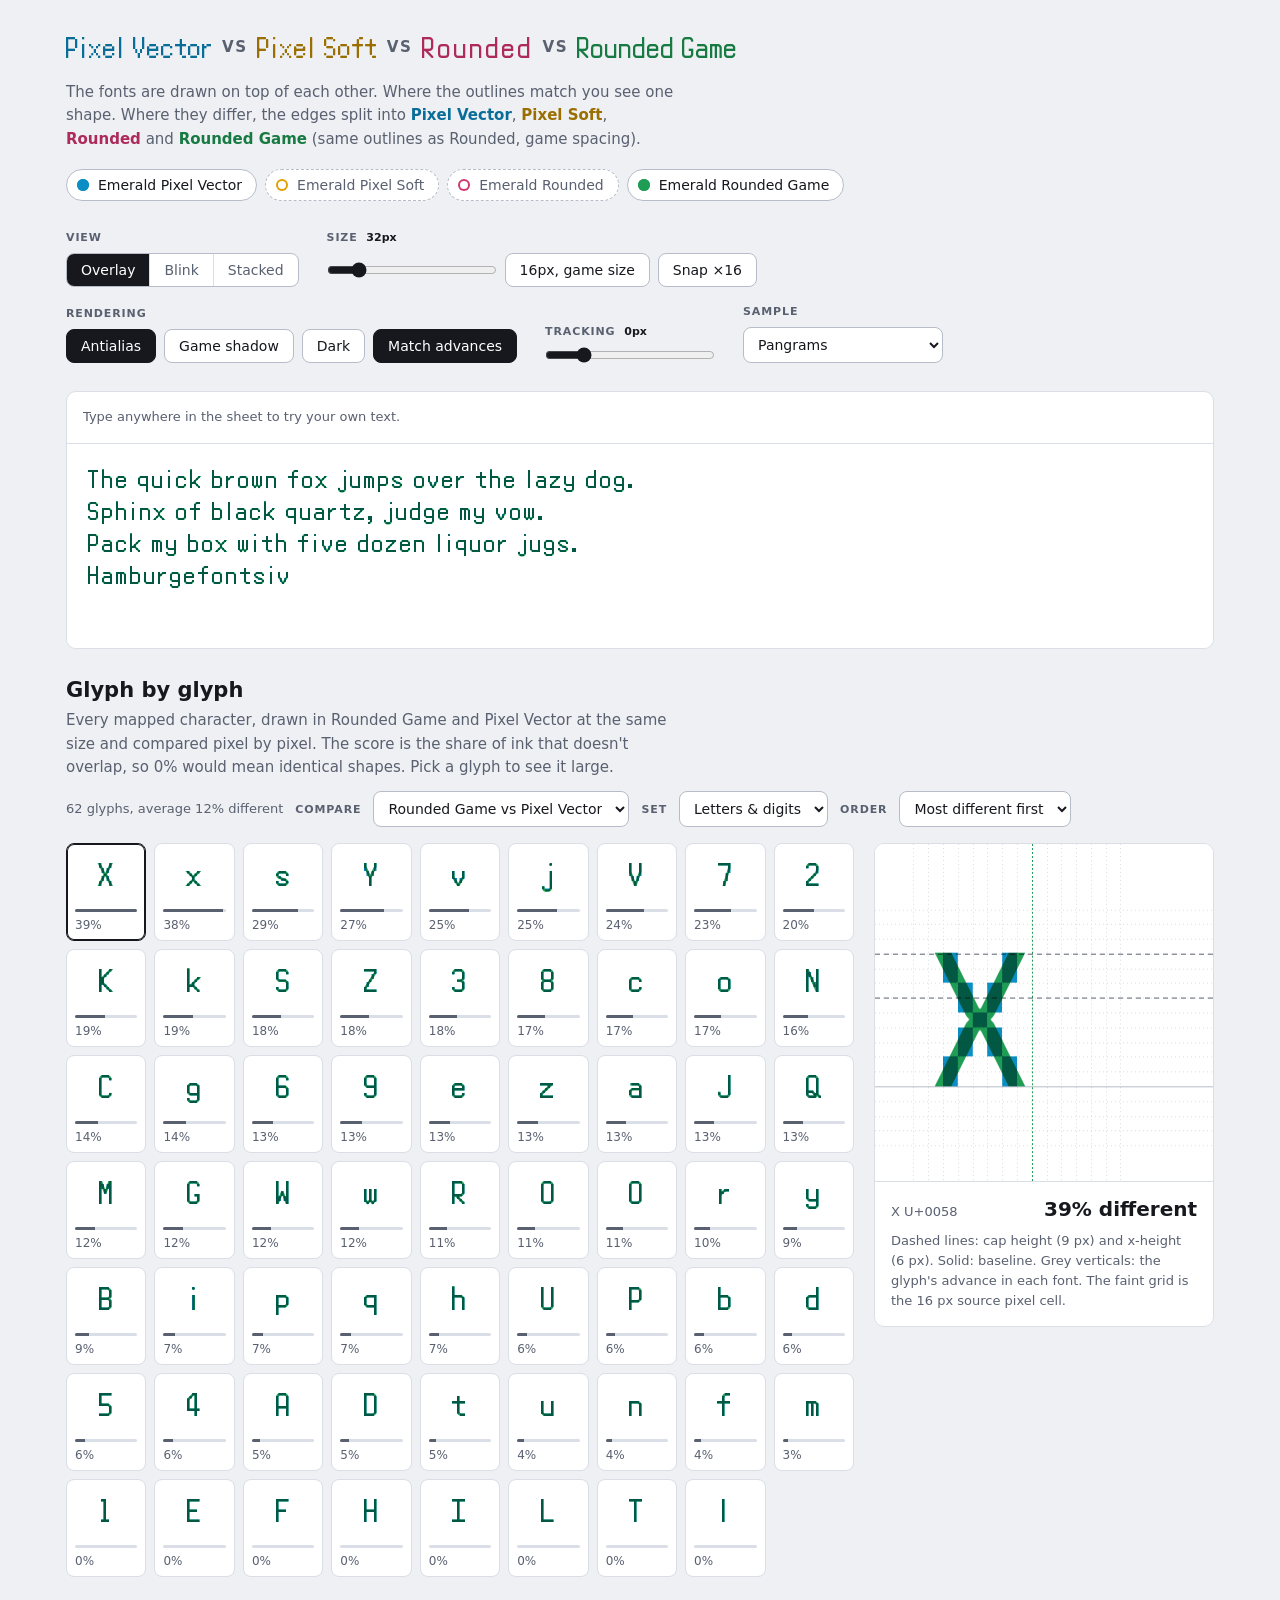
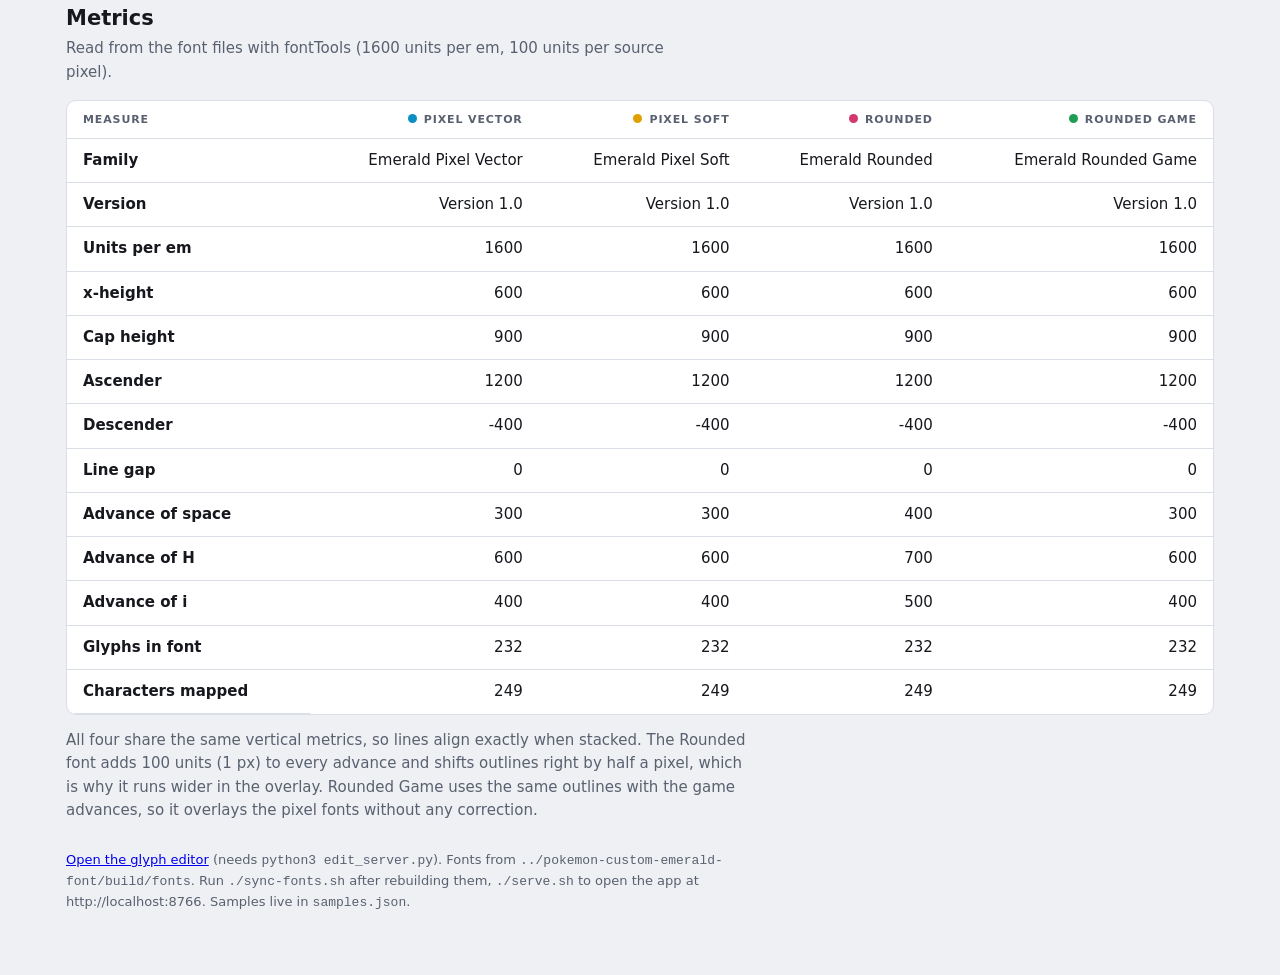
==== index.html @ 87583e53 "Initial commit Co-Authored-By: Claude Fable 5.1 <noreply@anthropic.com> Claude-Session: https://clau" ====
<!doctype html>
<html lang="en">
<head>
<meta charset="utf-8">
<meta name="viewport" content="width=device-width, initial-scale=1">
<title>Emerald Font Compare</title>
<link rel="stylesheet" href="style.css">
</head>
<body>
<div class="wrap">
  <header class="top">
    <div>
      <h1><span class="f-vector">Pixel Vector</span><span class="vs">vs</span><span class="f-soft">Pixel Soft</span><span class="vs">vs</span><span class="f-round">Rounded</span><span class="vs">vs</span><span class="f-game">Rounded Game</span></h1>
      <p class="lede">The fonts are drawn on top of each other. Where the outlines match you see one shape. Where they differ, the edges split into <b class="c-vector">Pixel Vector</b>, <b class="c-soft">Pixel Soft</b>, <b class="c-round">Rounded</b> and <b class="c-game">Rounded Game</b> (same outlines as Rounded, game spacing).</p>
    </div>
    <div class="legend" id="legend" role="group" aria-label="Fonts shown"></div>
  </header>

  <div class="toolbar">
    <div class="field">
      <span class="lbl">View</span>
      <div class="seg" role="group">
        <button type="button" data-mode="overlay">Overlay</button>
        <button type="button" data-mode="blink">Blink</button>
        <button type="button" data-mode="stacked">Stacked</button>
      </div>
    </div>
    <div class="field">
      <label class="lbl" for="size">Size <output id="size-out">32px</output></label>
      <div class="row">
        <input type="range" id="size" min="8" max="160" step="1" value="32">
        <button type="button" class="btn" id="size-16">16px, game size</button>
        <button type="button" class="btn" id="snap" aria-pressed="false">Snap ×16</button>
      </div>
    </div>
    <div class="field">
      <span class="lbl">Rendering</span>
      <div class="row">
        <button type="button" class="btn" id="aa" aria-pressed="true">Antialias</button>
        <button type="button" class="btn" id="shadow" aria-pressed="false">Game shadow</button>
        <button type="button" class="btn" id="theme" aria-pressed="false">Dark</button>
        <button type="button" class="btn" id="match" aria-pressed="true" title="Add 1 px tracking and a half-pixel shift to the game-spaced fonts so their advances equal the Rounded font">Match advances</button>
      </div>
    </div>
    <div class="field">
      <label class="lbl" for="ls">Tracking <output id="ls-out">0px</output></label>
      <div class="row"><input type="range" id="ls" min="-2" max="8" step="0.5" value="0"></div>
    </div>
    <div class="field">
      <label class="lbl" for="sample">Sample</label>
      <select id="sample"></select>
    </div>
  </div>

  <section class="sheet specimen" aria-label="Specimen">
    <div class="stage-head">
      <span id="stage-hint"></span>
      <div class="blink-ctl" id="blink-ctl" hidden>
        <span class="now" id="now">Pixel Vector</span>
        <button type="button" class="btn" id="blink-play">Pause</button>
        <button type="button" class="btn" id="blink-next">Next</button>
      </div>
    </div>
    <div class="stage">
      <div class="paper" id="paper" data-mode="overlay">
        <pre class="layer l-vector" id="layer-vector" aria-hidden="true"></pre>
        <pre class="layer l-soft" id="layer-soft" aria-hidden="true"></pre>
        <pre class="layer l-round" id="layer-round" aria-hidden="true"></pre>
        <pre class="layer l-game" id="layer-game" aria-hidden="true"></pre>
        <textarea id="src" spellcheck="false" wrap="off" autocomplete="off" aria-label="Specimen text"></textarea>
      </div>
      <div class="stacked" id="stacked" hidden></div>
    </div>
  </section>

  <section aria-labelledby="g-h">
    <div class="sec-head">
      <div>
        <h2 id="g-h">Glyph by glyph</h2>
        <p>Every mapped character, drawn in <span id="cmp-label"></span> at the same size and compared pixel by pixel. The score is the share of ink that doesn't overlap, so 0% would mean identical shapes. Pick a glyph to see it large.</p>
      </div>
      <div class="sec-tools">
        <span id="g-status">Measuring…</span>
        <label class="lbl" for="cmp">Compare</label>
        <select id="cmp">
          <option value="round">Rounded vs Pixel Vector</option>
          <option value="game">Rounded Game vs Pixel Vector</option>
          <option value="soft">Pixel Soft vs Pixel Vector</option>
        </select>
        <label class="lbl" for="set">Set</label>
        <select id="set">
          <option value="basic">Letters &amp; digits</option>
          <option value="all">All mapped</option>
          <option value="pua">Game symbols</option>
        </select>
        <label class="lbl" for="sort">Order</label>
        <select id="sort">
          <option value="diff">Most different first</option>
          <option value="code">Character order</option>
        </select>
      </div>
    </div>
    <div class="glyph-layout">
      <div class="grid" id="grid"></div>
      <aside class="sheet loupe" aria-label="Selected glyph">
        <canvas id="loupe" width="340" height="340"></canvas>
        <div class="lp-meta"><span class="lp-cp" id="lp-cp"></span><span class="lp-score" id="lp-score"></span></div>
        <p class="lp-key">Dashed lines: cap height (9 px) and x-height (6 px). Solid: baseline. Grey verticals: the glyph's advance in each font. The faint grid is the 16 px source pixel cell.</p>
      </aside>
    </div>
  </section>

  <section aria-labelledby="m-h">
    <div class="sec-head">
      <div><h2 id="m-h">Metrics</h2><p>Read from the font files with fontTools (1600 units per em, 100 units per source pixel).</p></div>
    </div>
    <div class="sheet tbl-wrap"><table>
      <thead><tr><th scope="col">Measure</th><th scope="col"><span class="sw vector"></span>Pixel Vector</th><th scope="col"><span class="sw soft"></span>Pixel Soft</th><th scope="col"><span class="sw round"></span>Rounded</th><th scope="col"><span class="sw game"></span>Rounded Game</th></tr></thead>
      <tbody id="metrics"></tbody>
    </table></div>
    <p class="metrics-note">All four share the same vertical metrics, so lines align exactly when stacked. The Rounded font adds 100 units (1 px) to every advance and shifts outlines right by half a pixel, which is why it runs wider in the overlay. Rounded Game uses the same outlines with the game advances, so it overlays the pixel fonts without any correction.</p>
  </section>

  <footer><a href="editor.html">Open the glyph editor</a> (needs <code>python3 edit_server.py</code>). Fonts from <code>../pokemon-custom-emerald-font/build/fonts</code>. Run <code>./sync-fonts.sh</code> after rebuilding them, <code>./serve.sh</code> to open the app at http://localhost:8766. Samples live in <code>samples.json</code>.</footer>
</div>
<script src="app.js"></script>
</body>
</html>
---- style.css ----
@font-face { font-family: "Cmp Vector"; src: url("fonts/EmeraldPixelVector-Regular.ttf"); font-display: block; }
@font-face { font-family: "Cmp Soft";   src: url("fonts/EmeraldPixelSoft-Regular.ttf");   font-display: block; }
@font-face { font-family: "Cmp Round";  src: url("fonts/EmeraldRounded-Regular.ttf");     font-display: block; }
@font-face { font-family: "Cmp Game";   src: url("fonts/EmeraldRoundedGame-Regular.ttf"); font-display: block; }

:root {
  --paper: #eef0f3; --sheet: #fff; --ink: #16181d; --ink-2: #596070; --rule: #dadee6; --rule-strong: #b6bdc9;
  --vector: #0b8ec4; --soft: #e0a000; --round: #d2386f; --game: #1f9d55;
  --vector-ink: #0a6d97; --soft-ink: #9a6e00; --round-ink: #ad2a5a; --game-ink: #177a42;
  --blend: multiply; --shadow: #a8a8a8;
  --ui: system-ui, "Segoe UI", sans-serif;
  --f-vector: "Cmp Vector", monospace; --f-soft: "Cmp Soft", monospace; --f-round: "Cmp Round", monospace; --f-game: "Cmp Game", monospace;
}
@media (prefers-color-scheme: dark) { :root:not([data-theme="light"]) { --paper: #0f1115; --sheet: #171a20; --ink: #e6e8ed; --ink-2: #9097a6; --rule: #272b34; --rule-strong: #3c424e; --vector: #31bff0; --soft: #ffd04a; --round: #ff5b8f; --game: #4ade80; --vector-ink: #6fd3f6; --soft-ink: #ffe08a; --round-ink: #ff8db0; --game-ink: #86efac; --blend: screen; --shadow: #4a4a4a; color-scheme: dark; } }
:root[data-theme="dark"] {
  --paper: #0f1115; --sheet: #171a20; --ink: #e6e8ed; --ink-2: #9097a6; --rule: #272b34; --rule-strong: #3c424e;
  --vector: #31bff0; --soft: #ffd04a; --round: #ff5b8f; --game: #4ade80; --vector-ink: #6fd3f6; --soft-ink: #ffe08a; --round-ink: #ff8db0; --game-ink: #86efac;
  --blend: screen; --shadow: #4a4a4a; color-scheme: dark;
}
* { box-sizing: border-box; }
[hidden] { display: none !important; }
body { margin: 0; background: var(--paper); color: var(--ink); font: 15px/1.55 var(--ui); }
.wrap { max-width: 1180px; margin: 0 auto; display: grid; gap: 28px; padding: 24px 16px 64px; }
.wrap > * { min-width: 0; }
.top { display: flex; flex-wrap: wrap; gap: 18px 32px; align-items: flex-end; justify-content: space-between; }
.top h1 { margin: 0; font-size: clamp(22px, 3.6vw, 36px); line-height: 1.2; font-weight: 600; }
.top h1 .f-vector { font-family: var(--f-vector); color: var(--vector-ink); font-weight: 400; }
.top h1 .f-soft { font-family: var(--f-soft); color: var(--soft-ink); font-weight: 400; }
.top h1 .f-round { font-family: var(--f-round); color: var(--round-ink); font-weight: 400; }
.top h1 .f-game { font-family: var(--f-game); color: var(--game-ink); font-weight: 400; }
.top h1 .vs { font-size: .42em; color: var(--ink-2); letter-spacing: .1em; text-transform: uppercase; vertical-align: .4em; margin: 0 .6em; }
.lede { margin: 10px 0 0; max-width: 64ch; color: var(--ink-2); }
.c-vector { color: var(--vector-ink); } .c-soft { color: var(--soft-ink); } .c-round { color: var(--round-ink); } .c-game { color: var(--game-ink); }
.legend { display: flex; flex-wrap: wrap; gap: 8px; }
.chip { display: inline-flex; align-items: center; gap: 9px; cursor: pointer; font: 500 14px/1 var(--ui); color: var(--ink); background: var(--sheet); border: 1px solid var(--rule-strong); border-radius: 999px; padding: 8px 14px 8px 10px; }
.chip i { width: 12px; height: 12px; border-radius: 50%; background: var(--c); box-shadow: inset 0 0 0 2px var(--c); }
.chip[aria-pressed="false"] { color: var(--ink-2); border-style: dashed; }
.chip[aria-pressed="false"] i { background: transparent; }
.toolbar { display: flex; flex-wrap: wrap; gap: 16px 28px; align-items: flex-end; }
.field { display: grid; gap: 7px; }
.lbl { font-size: 11px; font-weight: 600; letter-spacing: .08em; text-transform: uppercase; color: var(--ink-2); }
.lbl output { text-transform: none; letter-spacing: 0; color: var(--ink); margin-left: 4px; font-variant-numeric: tabular-nums; }
.seg { display: inline-flex; border: 1px solid var(--rule-strong); border-radius: 8px; overflow: hidden; background: var(--sheet); }
.seg button { font: 500 14px/1 var(--ui); color: var(--ink-2); background: none; border: 0; padding: 9px 14px; cursor: pointer; }
.seg button + button { border-left: 1px solid var(--rule); }
.seg button[aria-pressed="true"] { background: var(--ink); color: var(--sheet); }
.btn { font: 500 14px/1 var(--ui); color: var(--ink); background: var(--sheet); cursor: pointer; border: 1px solid var(--rule-strong); border-radius: 8px; padding: 9px 14px; }
.btn[aria-pressed="true"] { background: var(--ink); color: var(--sheet); border-color: var(--ink); }
.row { display: flex; flex-wrap: wrap; gap: 8px; align-items: center; }
input[type="range"] { width: 170px; accent-color: var(--ink); margin: 0; }
select { font: 500 14px/1.2 var(--ui); color: var(--ink); background: var(--sheet); border: 1px solid var(--rule-strong); border-radius: 8px; padding: 8px 10px; }
.sheet { background: var(--sheet); border: 1px solid var(--rule); border-radius: 10px; }
.specimen { overflow: hidden; }
.stage-head { display: flex; flex-wrap: wrap; gap: 8px 12px; align-items: center; justify-content: space-between; min-height: 52px; padding: 8px 16px; border-bottom: 1px solid var(--rule); font-size: 13px; color: var(--ink-2); }
.blink-ctl { display: flex; gap: 8px; align-items: center; }
.now { font: 600 11px/1 var(--ui); letter-spacing: .07em; text-transform: uppercase; padding: 7px 10px; border-radius: 999px; color: var(--sheet); background: var(--c); min-width: 14ch; text-align: center; }
.stage { overflow-x: auto; }
.paper { position: relative; width: max-content; min-width: 100%; isolation: isolate; background: var(--sheet); }
.layer, #src, .scode { margin: 0; font-size: var(--size, 32px); line-height: 1; letter-spacing: var(--ls, 0); white-space: pre; font-synthesis: none; }
.layer, #src { padding: 20px 48px 24px 20px; }
.layer { mix-blend-mode: var(--blend); }
.l-vector { font-family: var(--f-vector); color: var(--vector); }
.l-soft { font-family: var(--f-soft); color: var(--soft); position: absolute; inset: 0; }
/* match advances: pixel fonts get +1 source px of tracking and a half-pixel shift so they sit on the Rounded font */
.paper.match .l-vector, .paper.match .l-soft, .paper.match .l-game { letter-spacing: calc(var(--ls, 0px) + var(--px, 2px)); padding-left: calc(20px + var(--px, 2px) / 2); }
.l-round { font-family: var(--f-round); color: var(--round); position: absolute; inset: 0; }
.l-game { font-family: var(--f-game); color: var(--game); position: absolute; inset: 0; }
#src { position: absolute; inset: 0; width: 100%; height: 100%; border: 0; outline: none; resize: none; overflow: hidden; background: transparent; color: transparent; caret-color: var(--ink); font-family: var(--f-round); }
#src::selection { background: color-mix(in srgb, var(--ink) 16%, transparent); color: transparent; }
.paper[data-mode="blink"] .layer { color: var(--ink); mix-blend-mode: normal; }
.paper .layer.off, .grid .g span.off { visibility: hidden; }
.stacked { width: max-content; min-width: 100%; padding: 16px 48px 20px 20px; display: grid; }
.spair { display: grid; padding-block: 8px; border-bottom: 1px dashed var(--rule); }
.spair:last-child { border-bottom: 0; }
.srow { display: flex; align-items: baseline; gap: 14px; }
.srow .who { flex: none; width: 7em; font: 600 10px/1 var(--ui); letter-spacing: .06em; color: var(--c); text-transform: uppercase; }
.scode { color: var(--ink); }
.s-vector { --c: var(--vector-ink); } .s-soft { --c: var(--soft-ink); } .s-round { --c: var(--round-ink); } .s-game { --c: var(--game-ink); }
.s-vector .scode { font-family: var(--f-vector); } .s-soft .scode { font-family: var(--f-soft); } .s-round .scode { font-family: var(--f-round); } .s-game .scode { font-family: var(--f-game); }
.srow.off { display: none; }
body.noaa .layer, body.noaa .scode, body.noaa .g { -webkit-font-smoothing: none; font-smooth: never; }
body.shadow .scode, body.shadow .paper[data-mode="blink"] .layer { text-shadow: var(--sh, 2px) var(--sh, 2px) 0 var(--shadow); }
/* overlay: shadow in the layer's own colour at reduced strength so the blend stays readable */
body.shadow .paper[data-mode="overlay"] .layer { text-shadow: var(--sh, 2px) var(--sh, 2px) 0 color-mix(in srgb, currentColor 35%, transparent); }
.sec-head { display: flex; flex-wrap: wrap; gap: 12px 24px; align-items: flex-end; justify-content: space-between; margin-bottom: 16px; }
.sec-head h2 { margin: 0 0 6px; font-size: 21px; line-height: 1.25; font-weight: 600; }
.sec-head p { margin: 0; max-width: 64ch; color: var(--ink-2); }
.sec-tools { display: flex; flex-wrap: wrap; gap: 12px; align-items: center; font-size: 13px; color: var(--ink-2); }
.glyph-layout { display: grid; grid-template-columns: minmax(0, 1fr) minmax(260px, 340px); gap: 20px; align-items: start; }
.grid { display: grid; grid-template-columns: repeat(auto-fill, minmax(74px, 1fr)); gap: 8px; }
.cell { display: grid; gap: 7px; padding: 6px 8px 9px; cursor: pointer; text-align: left; font: inherit; color: var(--ink); background: var(--sheet); border: 1px solid var(--rule); border-radius: 8px; }
.cell:hover { border-color: var(--rule-strong); }
.cell[aria-pressed="true"] { border-color: var(--ink); box-shadow: inset 0 0 0 1px var(--ink); }
.g { display: grid; justify-items: center; font-size: 40px; line-height: 1.3; isolation: isolate; }
.g > span { grid-area: 1 / 1; mix-blend-mode: var(--blend); }
.g-vector { font-family: var(--f-vector); color: var(--vector); }
.g-soft { font-family: var(--f-soft); color: var(--soft); }
.g-round { font-family: var(--f-round); color: var(--round); }
.g-game { font-family: var(--f-game); color: var(--game); }
.bar { height: 3px; background: var(--rule); border-radius: 2px; overflow: hidden; }
.bar i { display: block; height: 100%; background: var(--ink-2); }
.sc { font-size: 12px; line-height: 1; color: var(--ink-2); font-variant-numeric: tabular-nums; }
.loupe { position: sticky; top: 16px; overflow: hidden; }
.loupe canvas { display: block; width: 100%; aspect-ratio: 1; border-bottom: 1px solid var(--rule); }
.lp-meta { display: flex; justify-content: space-between; align-items: baseline; gap: 12px; padding: 12px 16px 2px; }
.lp-cp { font-size: 13px; color: var(--ink-2); } .lp-score { font-size: 20px; font-weight: 600; }
.lp-key { margin: 0; padding: 4px 16px 14px; font-size: 13px; color: var(--ink-2); }
.tbl-wrap { overflow-x: auto; }
table { border-collapse: collapse; width: 100%; min-width: 540px; font-variant-numeric: tabular-nums; }
th, td { padding: 10px 16px; border-bottom: 1px solid var(--rule); text-align: right; white-space: nowrap; }
th:first-child, td:first-child { text-align: left; }
thead th { font-size: 11px; font-weight: 600; letter-spacing: .08em; text-transform: uppercase; color: var(--ink-2); }
tbody tr:last-child td { border-bottom: 0; }
.sw { display: inline-block; width: 9px; height: 9px; border-radius: 50%; margin-right: 7px; background: var(--c); }
.sw.vector { --c: var(--vector); } .sw.soft { --c: var(--soft); } .sw.round { --c: var(--round); } .sw.game { --c: var(--game); }
.metrics-note { margin: 14px 0 0; max-width: 72ch; color: var(--ink-2); }
footer { font-size: 13px; color: var(--ink-2); max-width: 80ch; }
@media (max-width: 820px) { .glyph-layout { grid-template-columns: 1fr; } .loupe { position: static; order: -1; max-width: 380px; } }
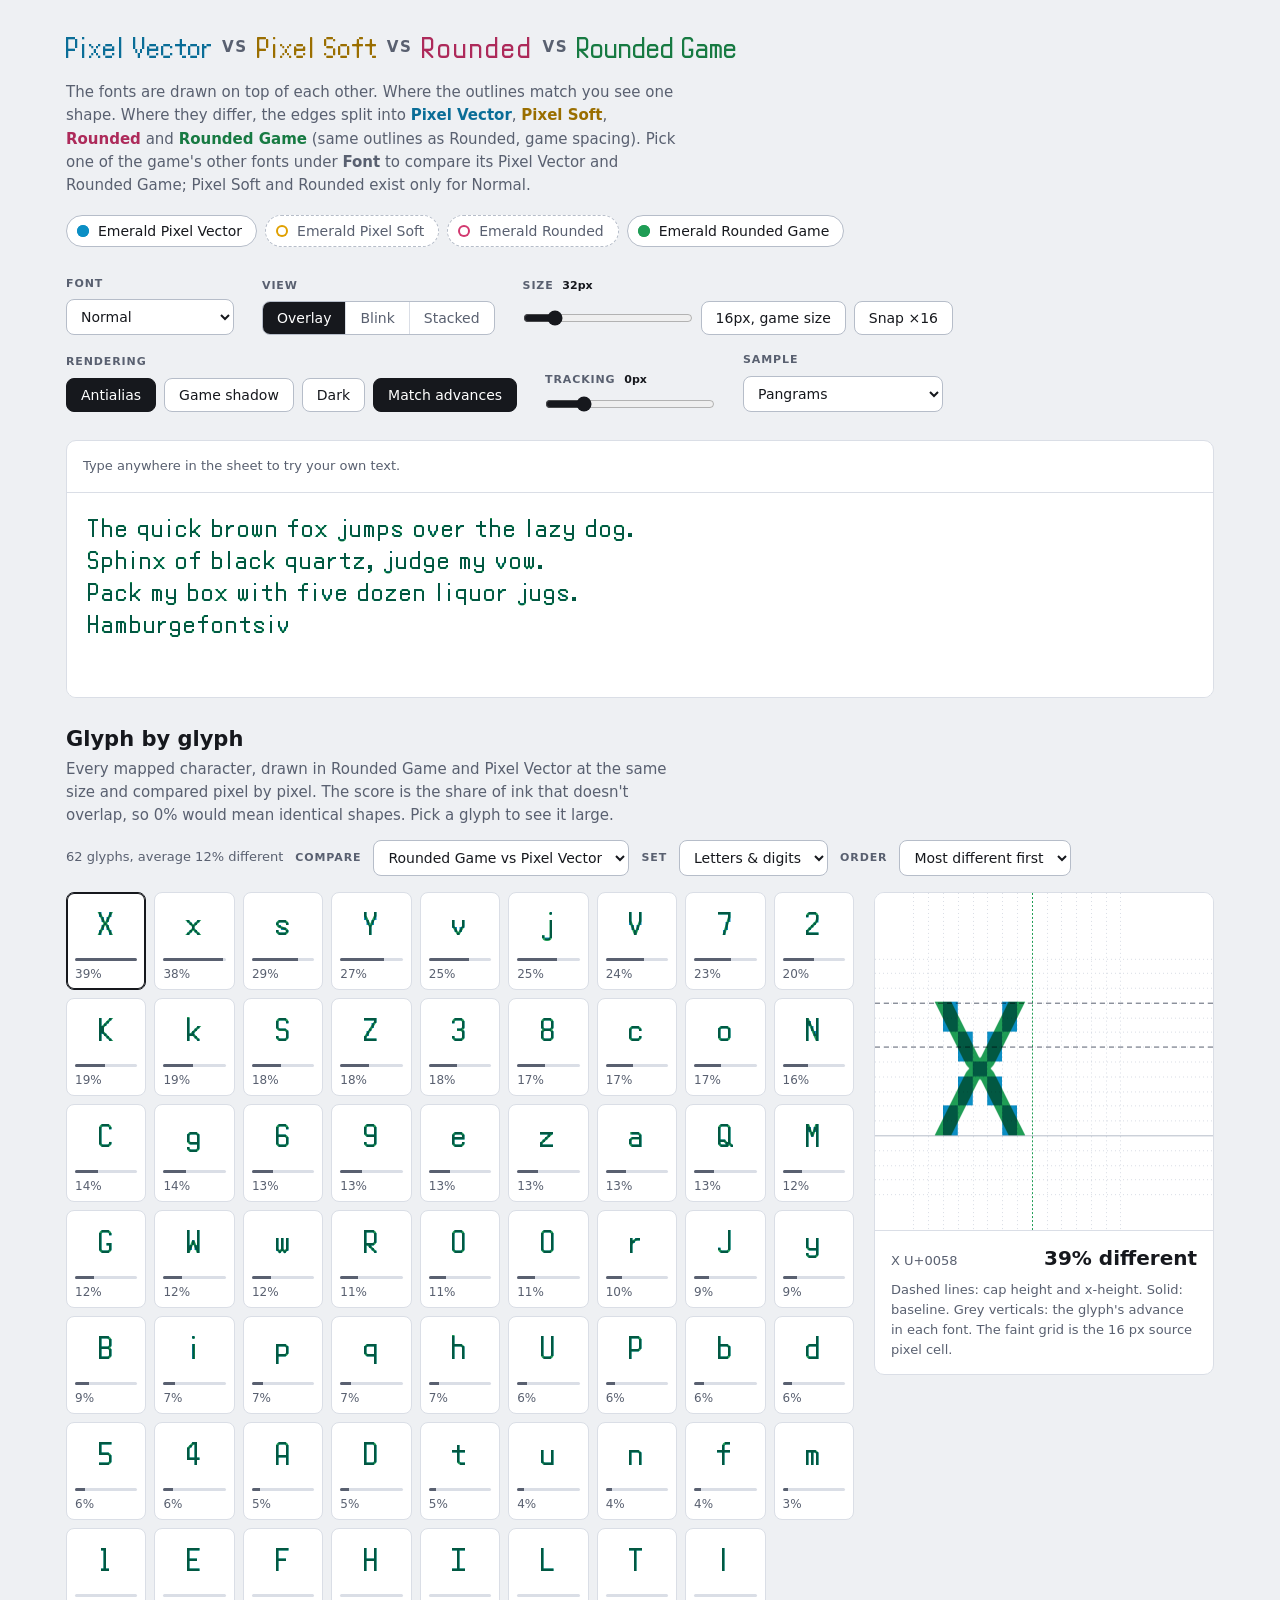
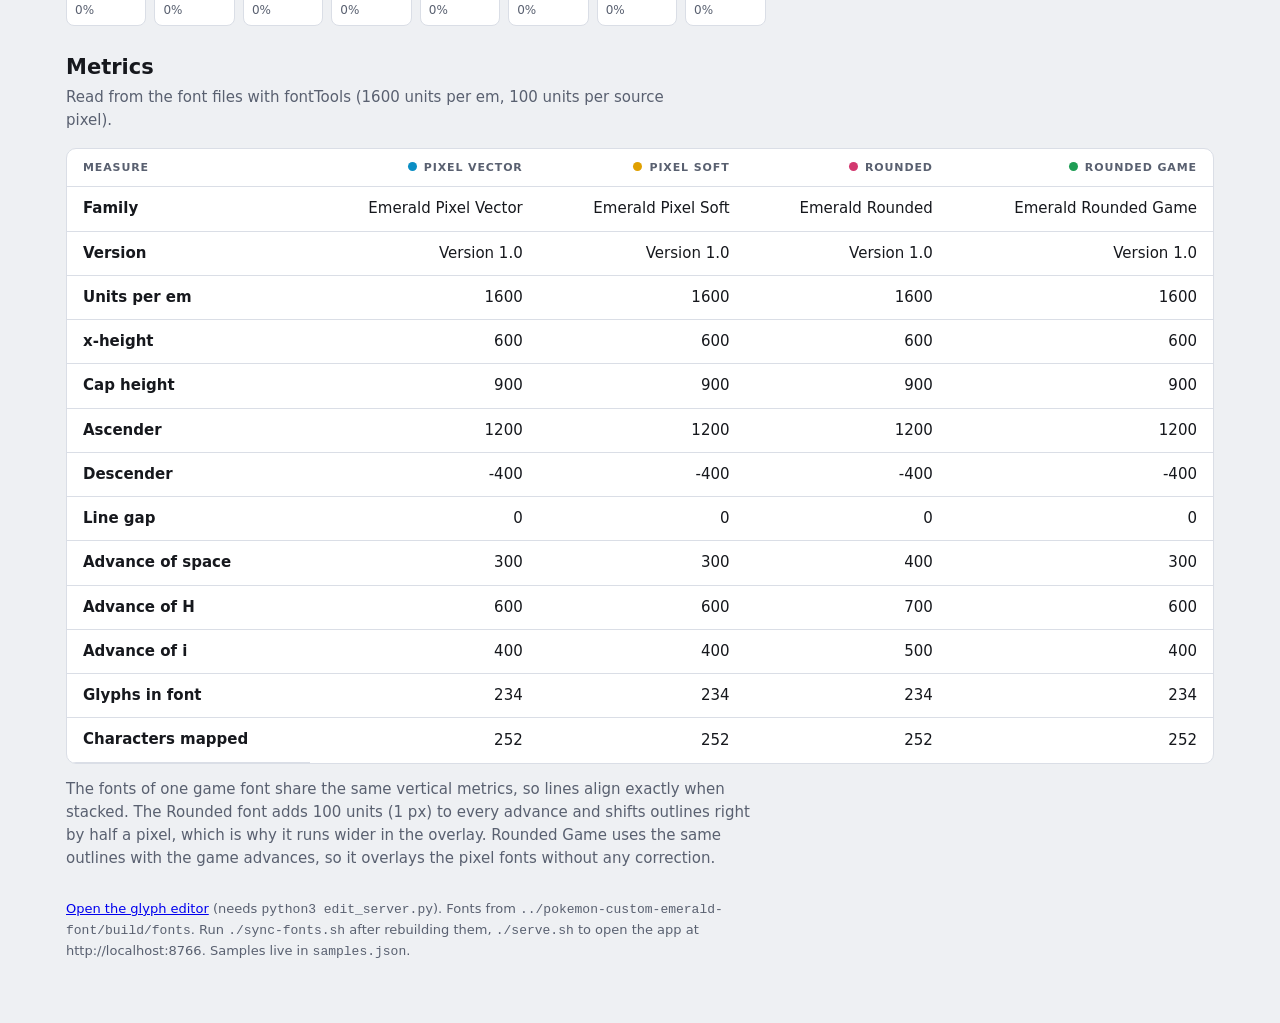
==== commit 804c9dc6: "Compare all nine game fonts; match the font's miter limit in the editor A Font menu switches the com" ====
--- a/index.html
+++ b/index.html
@@ -11,12 +11,25 @@
   <header class="top">
     <div>
       <h1><span class="f-vector">Pixel Vector</span><span class="vs">vs</span><span class="f-soft">Pixel Soft</span><span class="vs">vs</span><span class="f-round">Rounded</span><span class="vs">vs</span><span class="f-game">Rounded Game</span></h1>
-      <p class="lede">The fonts are drawn on top of each other. Where the outlines match you see one shape. Where they differ, the edges split into <b class="c-vector">Pixel Vector</b>, <b class="c-soft">Pixel Soft</b>, <b class="c-round">Rounded</b> and <b class="c-game">Rounded Game</b> (same outlines as Rounded, game spacing).</p>
+      <p class="lede">The fonts are drawn on top of each other. Where the outlines match you see one shape. Where they differ, the edges split into <b class="c-vector">Pixel Vector</b>, <b class="c-soft">Pixel Soft</b>, <b class="c-round">Rounded</b> and <b class="c-game">Rounded Game</b> (same outlines as Rounded, game spacing). Pick one of the game's other fonts under <b>Font</b> to compare its Pixel Vector and Rounded Game; Pixel Soft and Rounded exist only for Normal.</p>
     </div>
     <div class="legend" id="legend" role="group" aria-label="Fonts shown"></div>
   </header>
 
   <div class="toolbar">
+    <div class="field">
+      <label class="lbl" for="font">Font</label>
+      <select id="font">
+        <optgroup label="Pokémon Emerald">
+          <option value="normal">Normal</option><option value="narrow">Narrow</option><option value="small">Small</option>
+          <option value="short">Short</option><option value="small_narrow">Small Narrow</option>
+        </optgroup>
+        <optgroup label="pokeemerald-expansion">
+          <option value="narrower">Narrower</option><option value="small_narrower">Small Narrower</option>
+          <option value="short_narrow">Short Narrow</option><option value="short_narrower">Short Narrower</option>
+        </optgroup>
+      </select>
+    </div>
     <div class="field">
       <span class="lbl">View</span>
       <div class="seg" role="group">
@@ -105,7 +118,7 @@
       <aside class="sheet loupe" aria-label="Selected glyph">
         <canvas id="loupe" width="340" height="340"></canvas>
         <div class="lp-meta"><span class="lp-cp" id="lp-cp"></span><span class="lp-score" id="lp-score"></span></div>
-        <p class="lp-key">Dashed lines: cap height (9 px) and x-height (6 px). Solid: baseline. Grey verticals: the glyph's advance in each font. The faint grid is the 16 px source pixel cell.</p>
+        <p class="lp-key">Dashed lines: cap height and x-height. Solid: baseline. Grey verticals: the glyph's advance in each font. The faint grid is the 16 px source pixel cell.</p>
       </aside>
     </div>
   </section>
@@ -115,10 +128,10 @@
       <div><h2 id="m-h">Metrics</h2><p>Read from the font files with fontTools (1600 units per em, 100 units per source pixel).</p></div>
     </div>
     <div class="sheet tbl-wrap"><table>
-      <thead><tr><th scope="col">Measure</th><th scope="col"><span class="sw vector"></span>Pixel Vector</th><th scope="col"><span class="sw soft"></span>Pixel Soft</th><th scope="col"><span class="sw round"></span>Rounded</th><th scope="col"><span class="sw game"></span>Rounded Game</th></tr></thead>
+      <thead><tr id="metrics-head"></tr></thead>
       <tbody id="metrics"></tbody>
     </table></div>
-    <p class="metrics-note">All four share the same vertical metrics, so lines align exactly when stacked. The Rounded font adds 100 units (1 px) to every advance and shifts outlines right by half a pixel, which is why it runs wider in the overlay. Rounded Game uses the same outlines with the game advances, so it overlays the pixel fonts without any correction.</p>
+    <p class="metrics-note">The fonts of one game font share the same vertical metrics, so lines align exactly when stacked. The Rounded font adds 100 units (1 px) to every advance and shifts outlines right by half a pixel, which is why it runs wider in the overlay. Rounded Game uses the same outlines with the game advances, so it overlays the pixel fonts without any correction.</p>
   </section>
 
   <footer><a href="editor.html">Open the glyph editor</a> (needs <code>python3 edit_server.py</code>). Fonts from <code>../pokemon-custom-emerald-font/build/fonts</code>. Run <code>./sync-fonts.sh</code> after rebuilding them, <code>./serve.sh</code> to open the app at http://localhost:8766. Samples live in <code>samples.json</code>.</footer>
--- a/style.css
+++ b/style.css
@@ -65,7 +65,7 @@
 .paper.match .l-vector, .paper.match .l-soft, .paper.match .l-game { letter-spacing: calc(var(--ls, 0px) + var(--px, 2px)); padding-left: calc(20px + var(--px, 2px) / 2); }
 .l-round { font-family: var(--f-round); color: var(--round); position: absolute; inset: 0; }
 .l-game { font-family: var(--f-game); color: var(--game); position: absolute; inset: 0; }
-#src { position: absolute; inset: 0; width: 100%; height: 100%; border: 0; outline: none; resize: none; overflow: hidden; background: transparent; color: transparent; caret-color: var(--ink); font-family: var(--f-round); }
+#src { position: absolute; inset: 0; width: 100%; height: 100%; border: 0; outline: none; resize: none; overflow: hidden; background: transparent; color: transparent; caret-color: var(--ink); font-family: var(--f-caret, var(--f-round)); }
 #src::selection { background: color-mix(in srgb, var(--ink) 16%, transparent); color: transparent; }
 .paper[data-mode="blink"] .layer { color: var(--ink); mix-blend-mode: normal; }
 .paper .layer.off, .grid .g span.off { visibility: hidden; }
@@ -116,3 +116,4 @@
 .metrics-note { margin: 14px 0 0; max-width: 72ch; color: var(--ink-2); }
 footer { font-size: 13px; color: var(--ink-2); max-width: 80ch; }
 @media (max-width: 820px) { .glyph-layout { grid-template-columns: 1fr; } .loupe { position: static; order: -1; max-width: 380px; } }
+.btn:disabled { opacity: .45; cursor: default; }
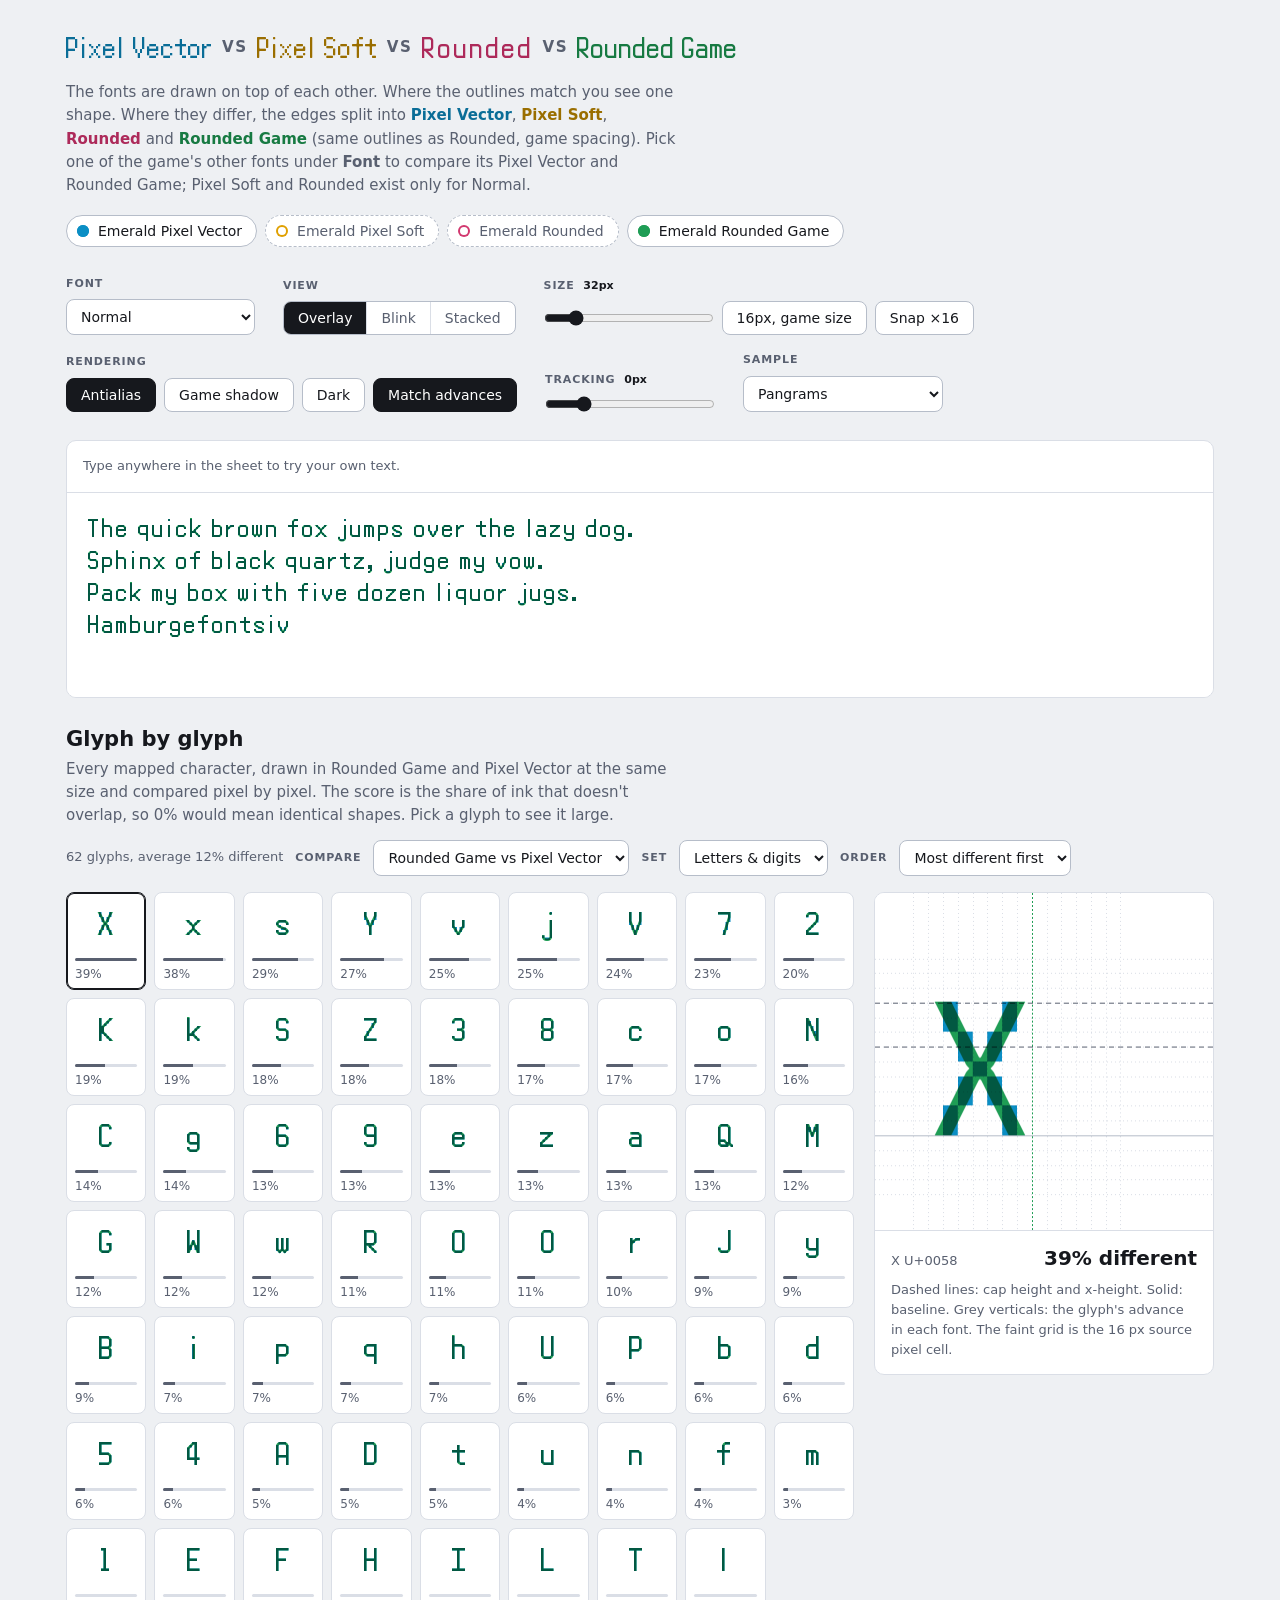
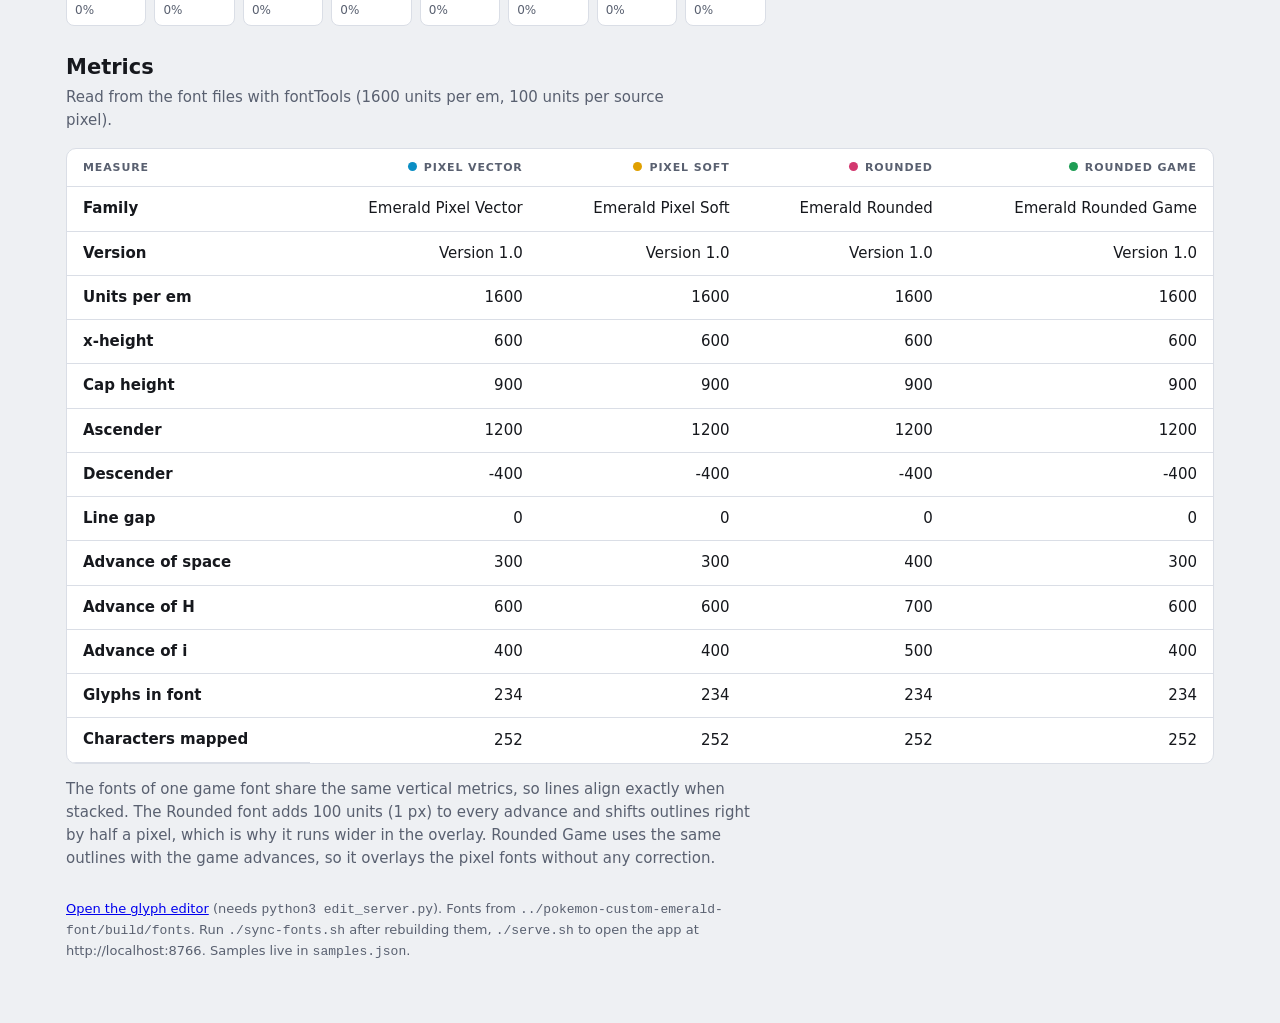
==== commit c1d60921: "Add the header and badge lettering fonts to the editor and compare app Co-Authored-By: Claude Opus 5" ====
--- a/index.html
+++ b/index.html
@@ -27,6 +27,9 @@
         <optgroup label="pokeemerald-expansion">
           <option value="narrower">Narrower</option><option value="small_narrower">Small Narrower</option>
           <option value="short_narrow">Short Narrow</option><option value="short_narrower">Short Narrower</option>
+        </optgroup>
+        <optgroup label="Lettering in the game's art">
+          <option value="header">Summary headers</option><option value="badge">Type badges</option>
         </optgroup>
       </select>
     </div>
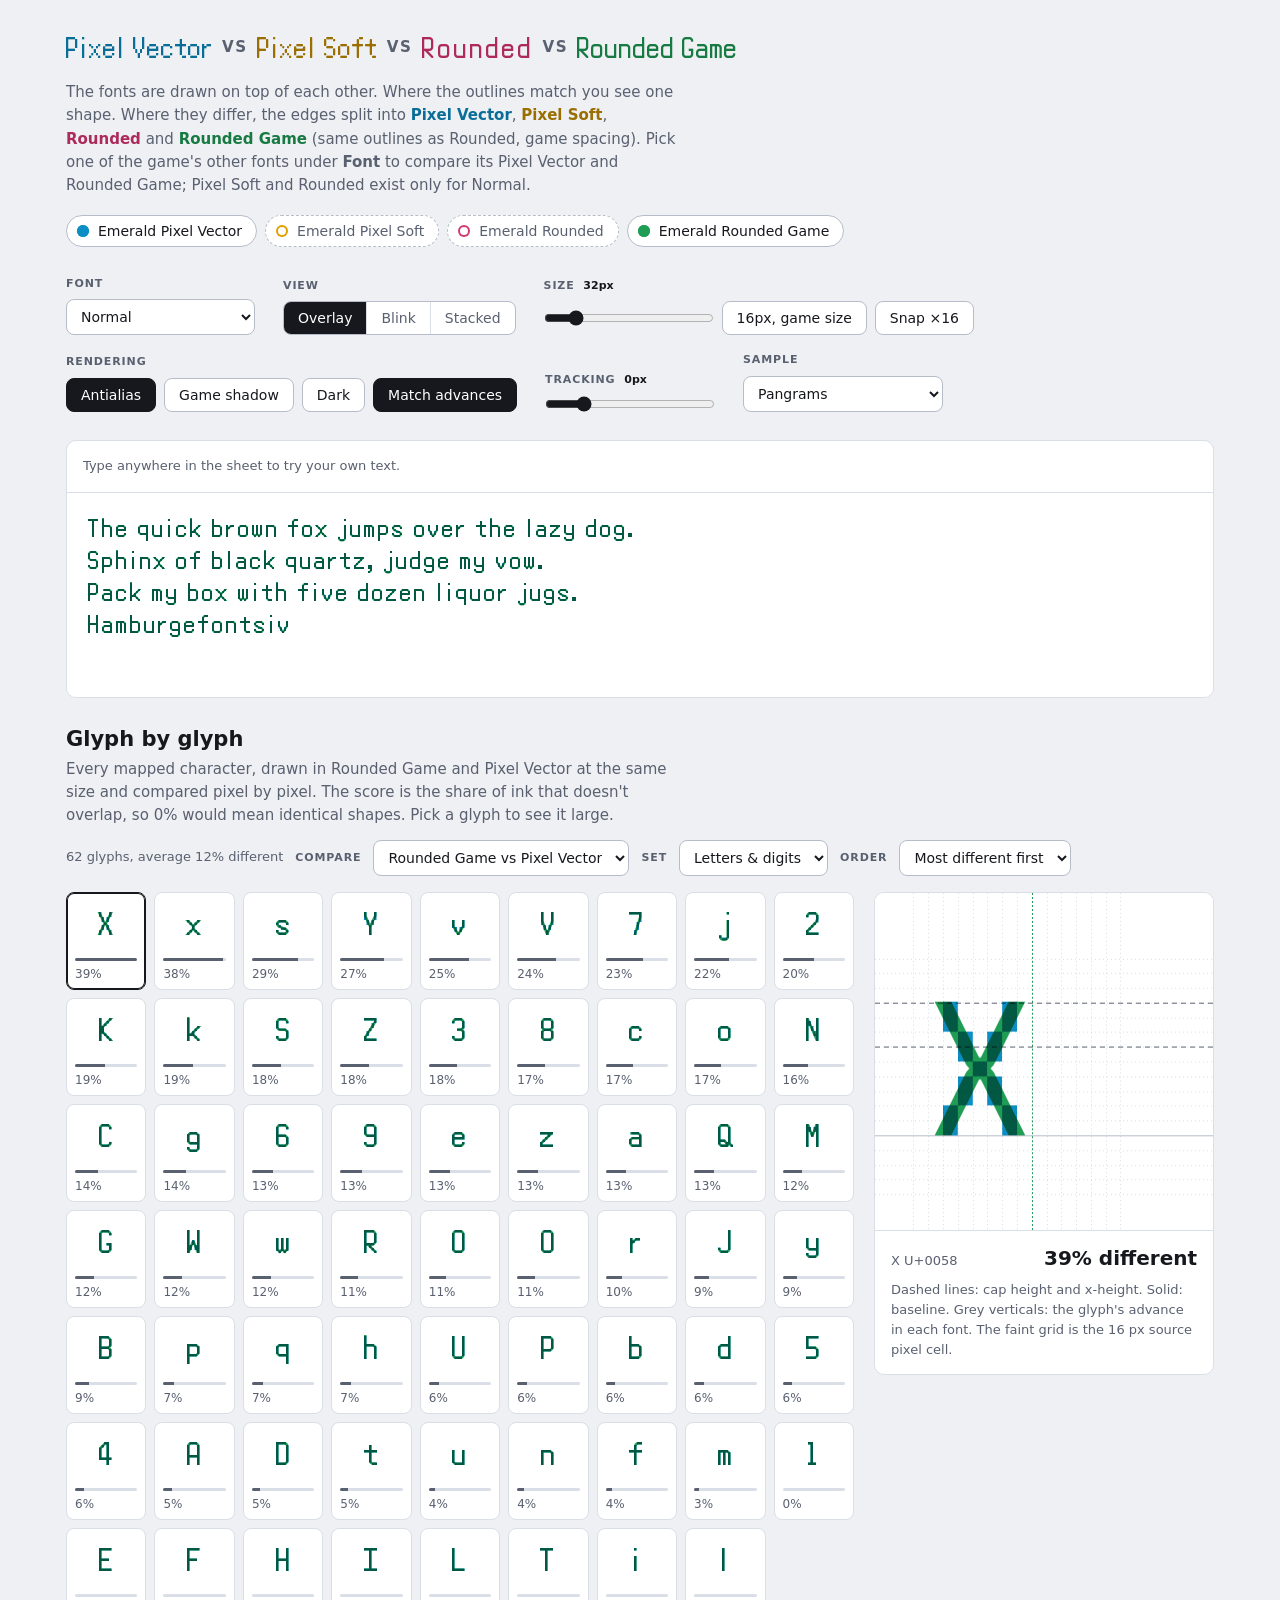
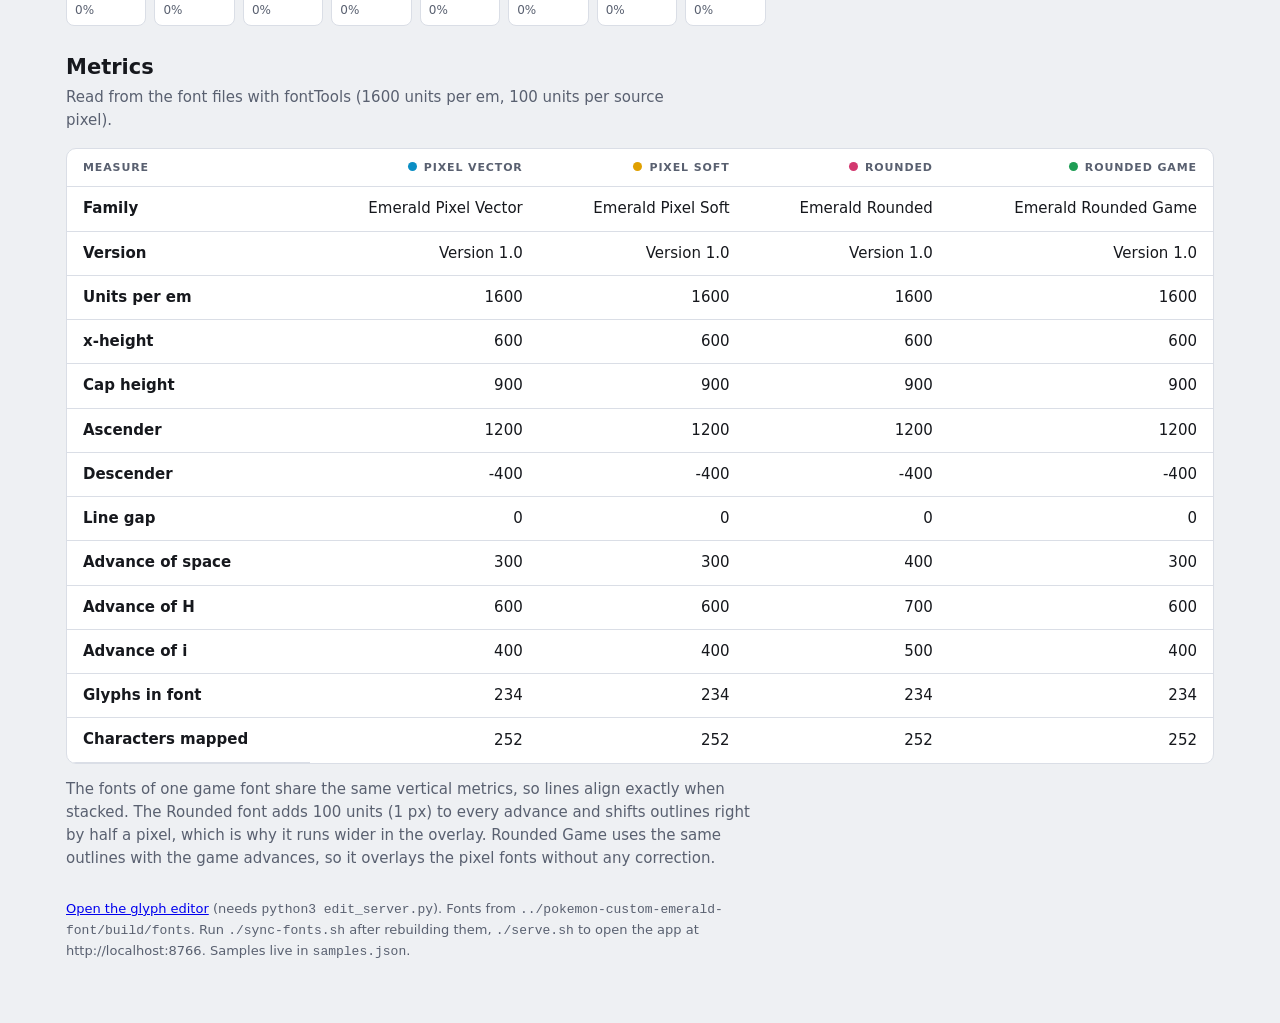
==== commit 2c04e21f: "Add the Status pills font to the compare app and editor Co-Authored-By: Claude Opus 5.5 <noreply@ant" ====
--- a/index.html
+++ b/index.html
@@ -29,7 +29,7 @@
           <option value="short_narrow">Short Narrow</option><option value="short_narrower">Short Narrower</option>
         </optgroup>
         <optgroup label="Lettering in the game's art">
-          <option value="header">Summary headers</option><option value="badge">Type badges</option>
+          <option value="header">Summary headers</option><option value="badge">Type badges</option><option value="status">Status pills</option>
         </optgroup>
       </select>
     </div>
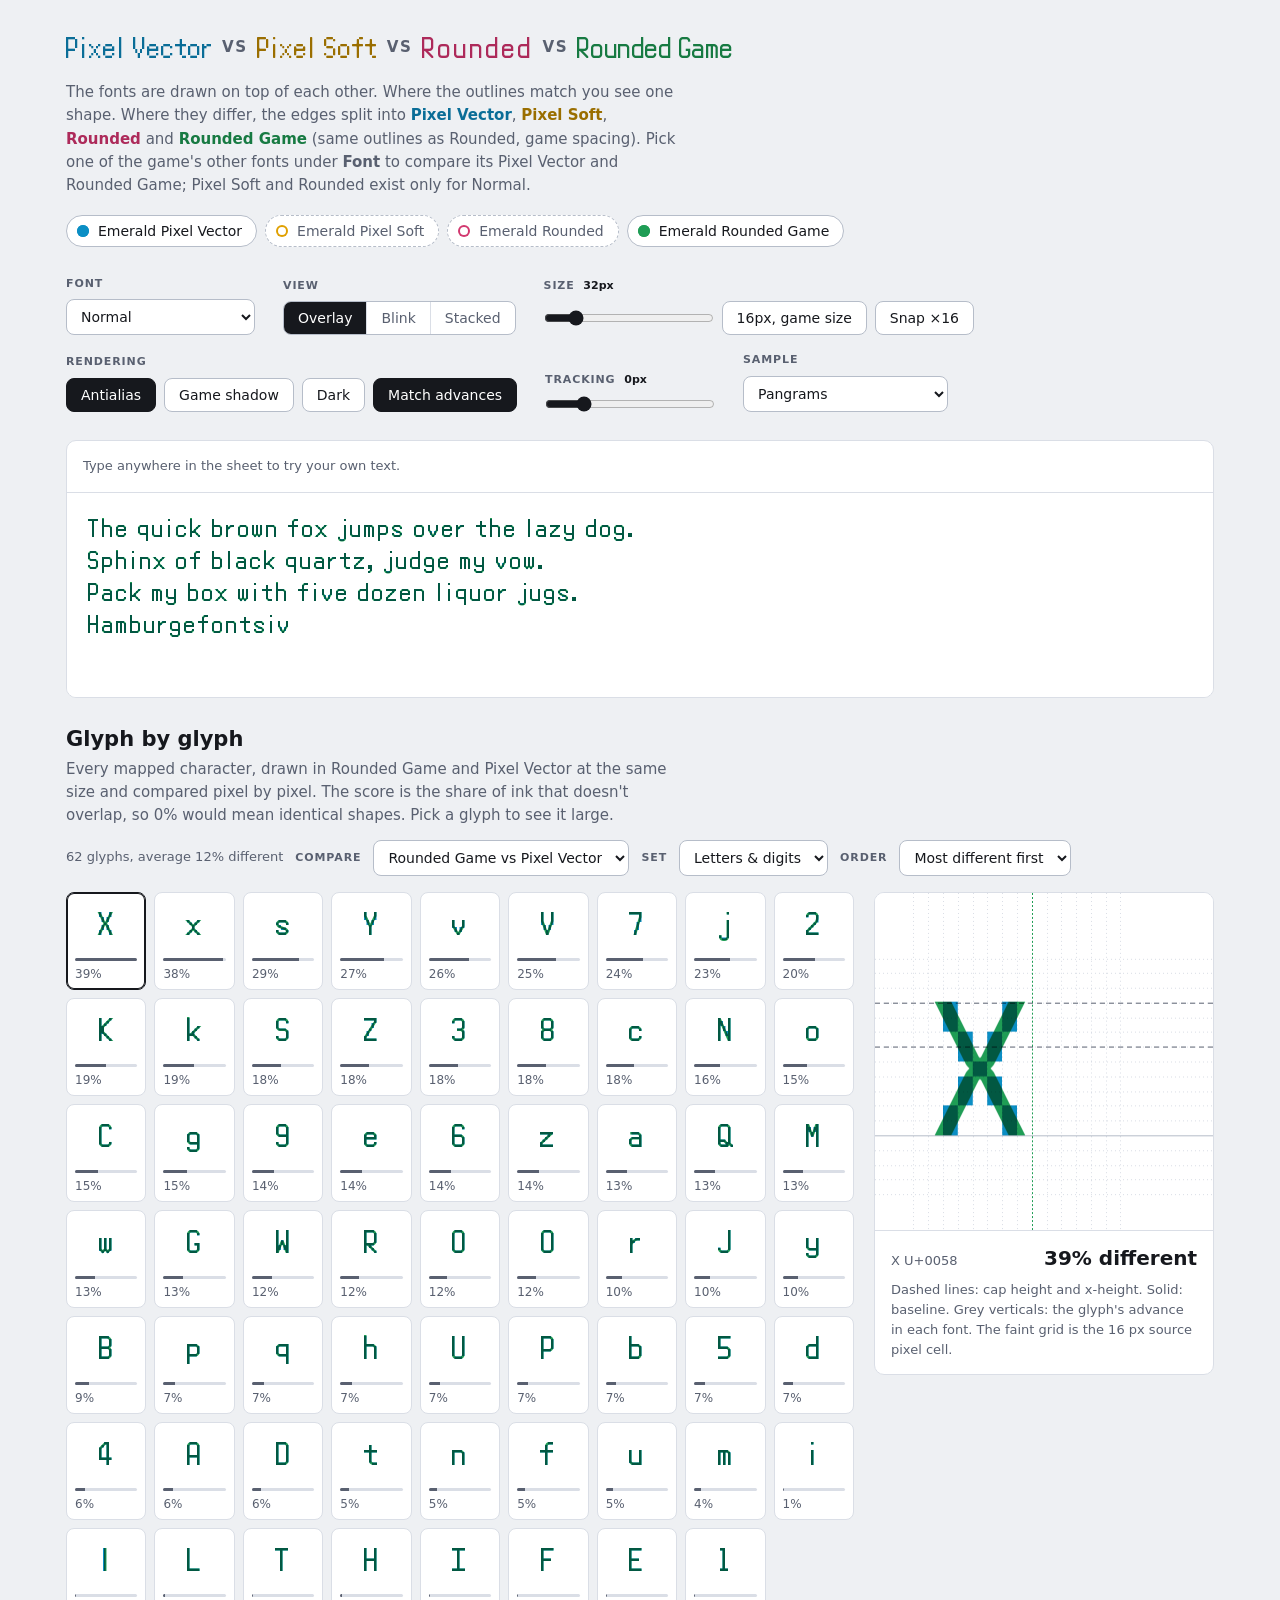
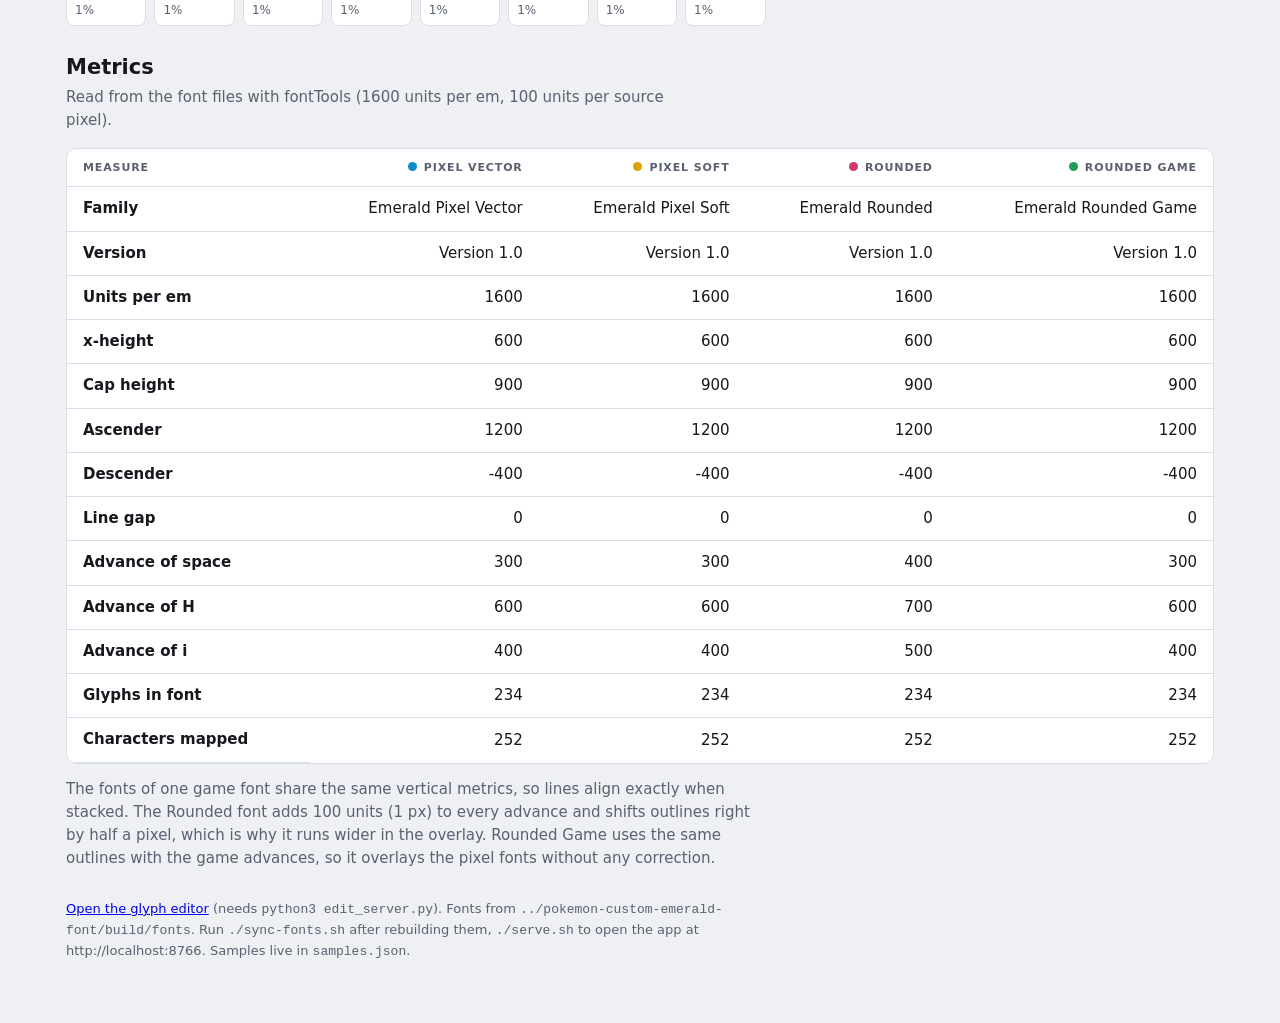
==== commit 04c56ae1: "Add an every-glyph sample; wrap specimen lines instead of scrolling sideways Also re-syncs the rebui" ====
--- a/index.html
+++ b/index.html
@@ -83,7 +83,7 @@
         <pre class="layer l-soft" id="layer-soft" aria-hidden="true"></pre>
         <pre class="layer l-round" id="layer-round" aria-hidden="true"></pre>
         <pre class="layer l-game" id="layer-game" aria-hidden="true"></pre>
-        <textarea id="src" spellcheck="false" wrap="off" autocomplete="off" aria-label="Specimen text"></textarea>
+        <textarea id="src" spellcheck="false" wrap="soft" autocomplete="off" aria-label="Specimen text"></textarea>
       </div>
       <div class="stacked" id="stacked" hidden></div>
     </div>
--- a/style.css
+++ b/style.css
@@ -55,26 +55,26 @@
 .blink-ctl { display: flex; gap: 8px; align-items: center; }
 .now { font: 600 11px/1 var(--ui); letter-spacing: .07em; text-transform: uppercase; padding: 7px 10px; border-radius: 999px; color: var(--sheet); background: var(--c); min-width: 14ch; text-align: center; }
 .stage { overflow-x: auto; }
-.paper { position: relative; width: max-content; min-width: 100%; isolation: isolate; background: var(--sheet); }
-.layer, #src, .scode { margin: 0; font-size: var(--size, 32px); line-height: 1; letter-spacing: var(--ls, 0); white-space: pre; font-synthesis: none; }
+.paper { position: relative; isolation: isolate; background: var(--sheet); }
+.layer, #src, .scode { margin: 0; font-size: var(--size, 32px); line-height: 1; letter-spacing: var(--ls, 0); white-space: pre-wrap; overflow-wrap: anywhere; font-synthesis: none; }
 .layer, #src { padding: 20px 48px 24px 20px; }
 .layer { mix-blend-mode: var(--blend); }
 .l-vector { font-family: var(--f-vector); color: var(--vector); }
 .l-soft { font-family: var(--f-soft); color: var(--soft); position: absolute; inset: 0; }
 /* match advances: pixel fonts get +1 source px of tracking and a half-pixel shift so they sit on the Rounded font */
-.paper.match .l-vector, .paper.match .l-soft, .paper.match .l-game { letter-spacing: calc(var(--ls, 0px) + var(--px, 2px)); padding-left: calc(20px + var(--px, 2px) / 2); }
+.paper.match .l-vector, .paper.match .l-soft, .paper.match .l-game { letter-spacing: calc(var(--ls, 0px) + var(--px, 2px)); padding-left: calc(20px + var(--px, 2px) / 2); padding-right: calc(48px - var(--px, 2px) / 2); }
 .l-round { font-family: var(--f-round); color: var(--round); position: absolute; inset: 0; }
 .l-game { font-family: var(--f-game); color: var(--game); position: absolute; inset: 0; }
 #src { position: absolute; inset: 0; width: 100%; height: 100%; border: 0; outline: none; resize: none; overflow: hidden; background: transparent; color: transparent; caret-color: var(--ink); font-family: var(--f-caret, var(--f-round)); }
 #src::selection { background: color-mix(in srgb, var(--ink) 16%, transparent); color: transparent; }
 .paper[data-mode="blink"] .layer { color: var(--ink); mix-blend-mode: normal; }
 .paper .layer.off, .grid .g span.off { visibility: hidden; }
-.stacked { width: max-content; min-width: 100%; padding: 16px 48px 20px 20px; display: grid; }
+.stacked { padding: 16px 48px 20px 20px; display: grid; }
 .spair { display: grid; padding-block: 8px; border-bottom: 1px dashed var(--rule); }
 .spair:last-child { border-bottom: 0; }
 .srow { display: flex; align-items: baseline; gap: 14px; }
 .srow .who { flex: none; width: 7em; font: 600 10px/1 var(--ui); letter-spacing: .06em; color: var(--c); text-transform: uppercase; }
-.scode { color: var(--ink); }
+.scode { min-width: 0; color: var(--ink); }
 .s-vector { --c: var(--vector-ink); } .s-soft { --c: var(--soft-ink); } .s-round { --c: var(--round-ink); } .s-game { --c: var(--game-ink); }
 .s-vector .scode { font-family: var(--f-vector); } .s-soft .scode { font-family: var(--f-soft); } .s-round .scode { font-family: var(--f-round); } .s-game .scode { font-family: var(--f-game); }
 .srow.off { display: none; }
